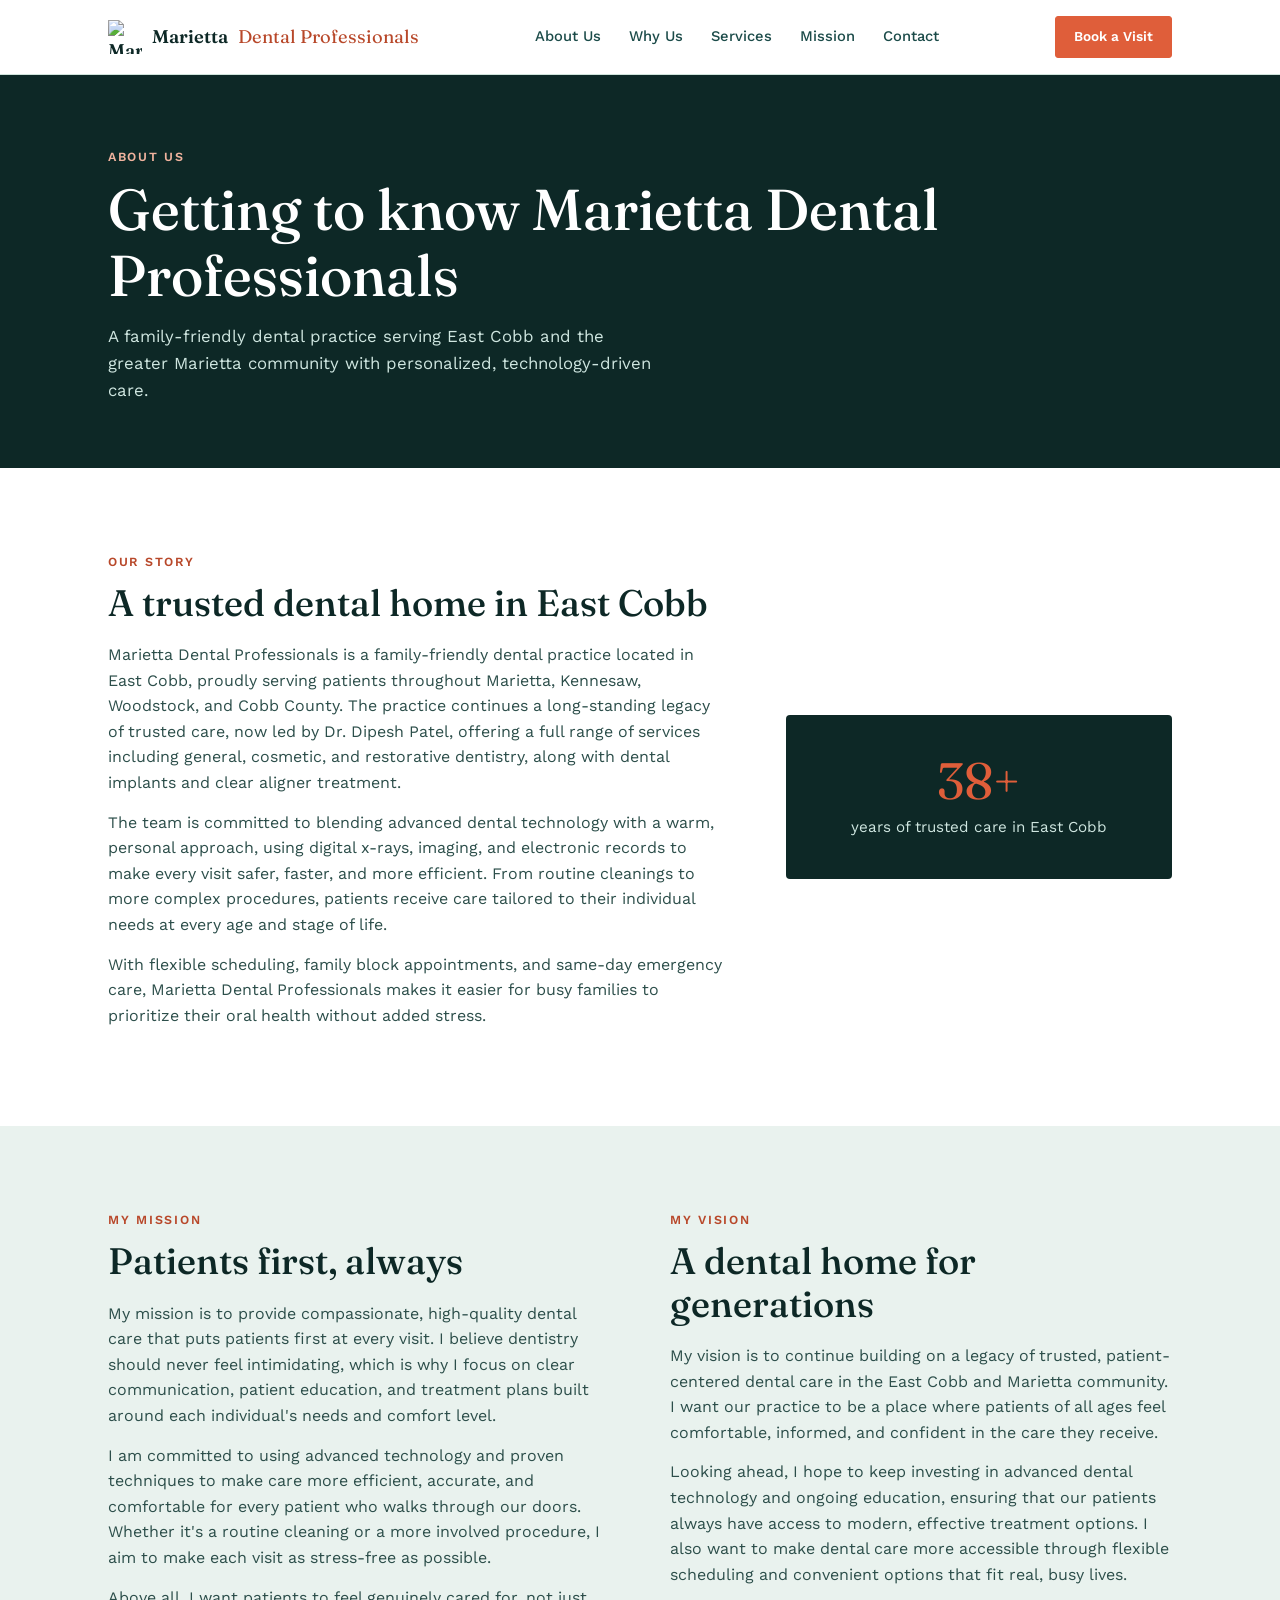
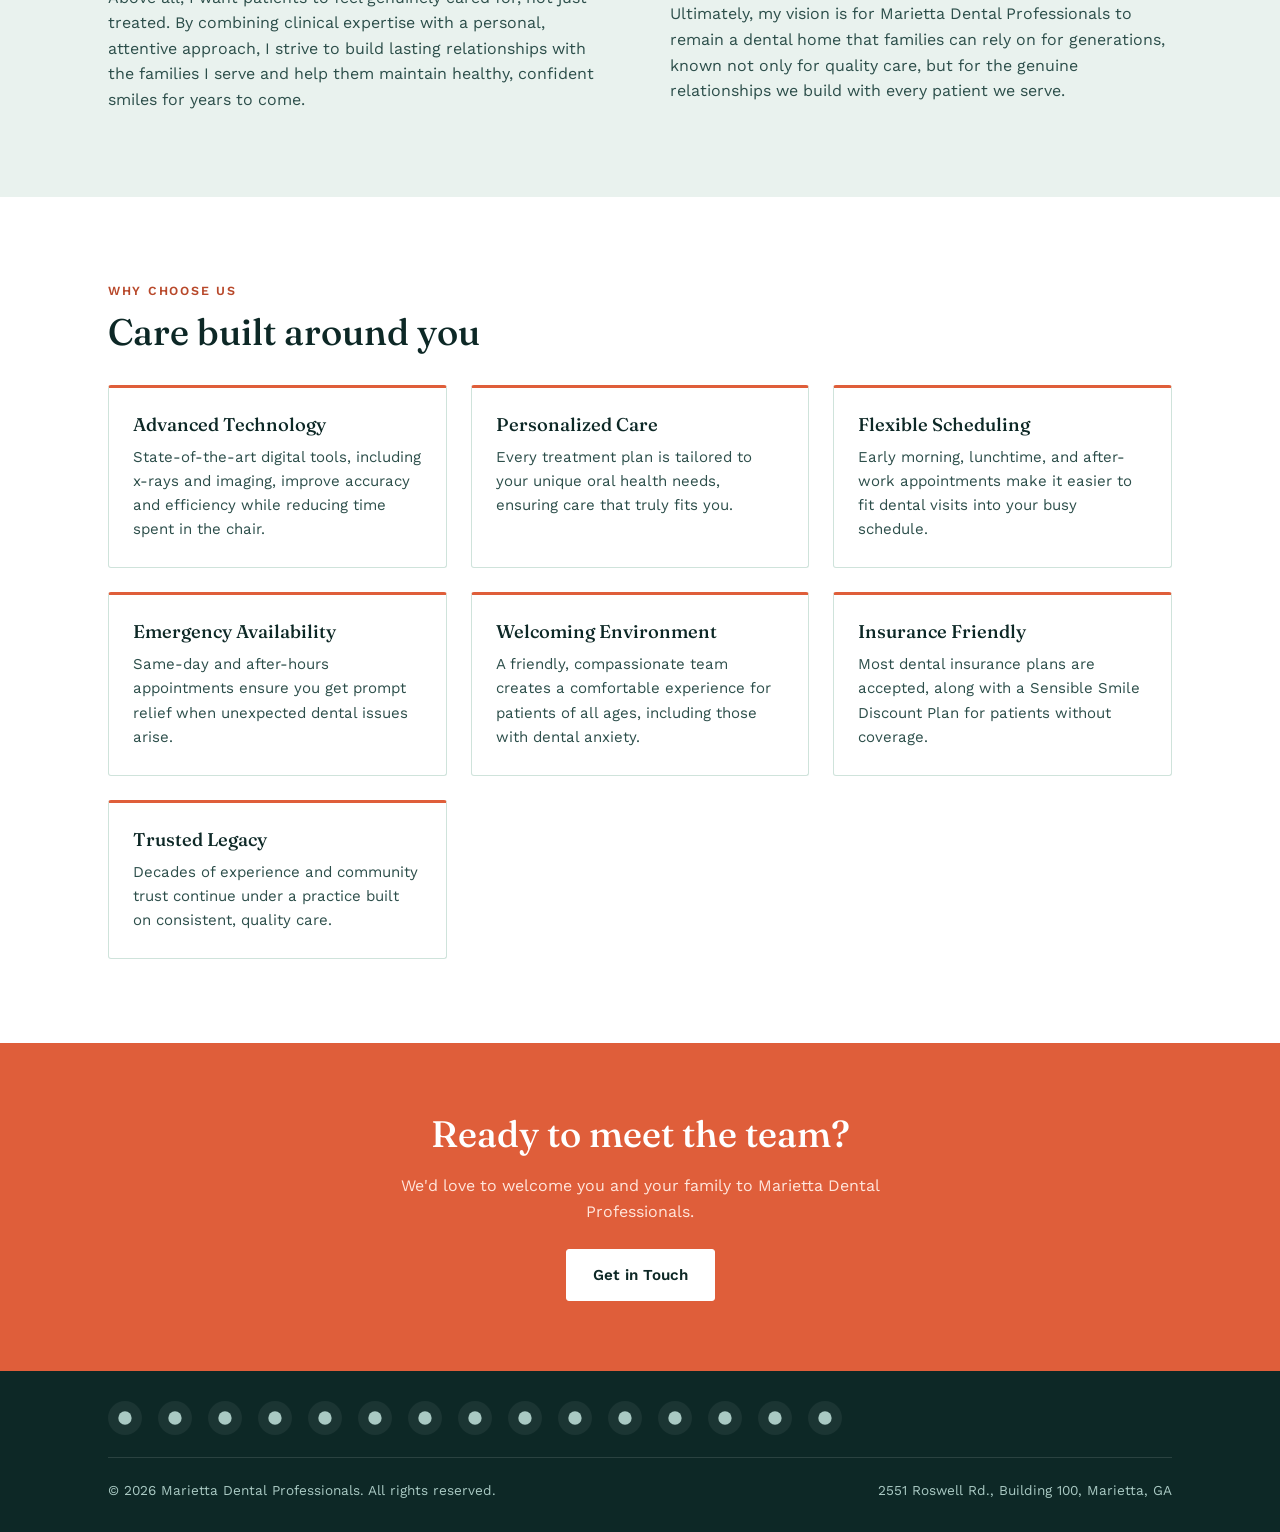
==== about-us.html @ 0701dff4 "Add files via upload" ====
<!DOCTYPE html>
<html lang="en">
<head>
<meta charset="UTF-8">
<meta name="viewport" content="width=device-width, initial-scale=1.0">
<meta name="google-site-verification" content="L5oHlKlUb_k2BRxWWCLKO5ad5fG27QcXtxEXOyAoqKk" />
<title>About Us | Marietta Dental Professionals</title>
<link rel="preconnect" href="https://fonts.googleapis.com">
<link rel="preconnect" href="https://fonts.gstatic.com" crossorigin>
<link href="https://fonts.googleapis.com/css2?family=Fraunces:opsz,wght@9..144,400;9..144,500;9..144,600&family=Work+Sans:wght@400;500;600;700&display=swap" rel="stylesheet">
<link rel="stylesheet" href="style.css">
<link rel="icon" type="image/png" href="https://raw.githubusercontent.com/elegant-smiles/elegantsmiles/main/Elegant%20Smiles.png">
</head>
<body>

<header class="site-header">
  <div class="wrap header-inner">
    <a href="index.html" class="brand">
      <img class="brand-logo" src="https://raw.githubusercontent.com/elegant-smiles/elegantsmiles/main/Elegant%20Smiles.png" alt="Marietta Dental Professionals logo">
      Marietta <span>Dental Professionals</span>
    </a>
    <nav class="nav">
      <a href="about-us.html">About Us</a>
      <a href="index.html#why">Why Us</a>
      <a href="index.html#services">Services</a>
      <a href="index.html#mission">Mission</a>
      <a href="contact-us.html">Contact</a>
    </nav>
    <a href="contact-us.html#book" class="btn btn-small">Book a Visit</a>
  </div>
</header>

<main>

  <!-- PAGE HERO -->
  <section class="page-hero">
    <div class="wrap">
      <p class="eyebrow">About Us</p>
      <h1>Getting to know Marietta Dental Professionals</h1>
      <p class="page-hero-sub">A family-friendly dental practice serving East Cobb and the greater Marietta community with personalized, technology-driven care.</p>
    </div>
  </section>

  <!-- ABOUT -->
  <section class="section">
    <div class="wrap about-grid">
      <div class="about-copy">
        <p class="eyebrow">Our Story</p>
        <h2>A trusted dental home in East Cobb</h2>
        <p>Marietta Dental Professionals is a family-friendly dental practice located in East Cobb, proudly serving patients throughout Marietta, Kennesaw, Woodstock, and Cobb County. The practice continues a long-standing legacy of trusted care, now led by Dr. Dipesh Patel, offering a full range of services including general, cosmetic, and restorative dentistry, along with dental implants and clear aligner treatment.</p>
        <p>The team is committed to blending advanced dental technology with a warm, personal approach, using digital x-rays, imaging, and electronic records to make every visit safer, faster, and more efficient. From routine cleanings to more complex procedures, patients receive care tailored to their individual needs at every age and stage of life.</p>
        <p>With flexible scheduling, family block appointments, and same-day emergency care, Marietta Dental Professionals makes it easier for busy families to prioritize their oral health without added stress.</p>
      </div>
      <div class="about-stat">
        <span class="stat-number">38+</span>
        <span class="stat-label">years of trusted care in East Cobb</span>
      </div>
    </div>
  </section>

  <!-- MISSION & VISION -->
  <section class="section section-alt">
    <div class="wrap mv-grid">
      <div class="mv-block">
        <p class="eyebrow">My Mission</p>
        <h2>Patients first, always</h2>
        <p>My mission is to provide compassionate, high-quality dental care that puts patients first at every visit. I believe dentistry should never feel intimidating, which is why I focus on clear communication, patient education, and treatment plans built around each individual's needs and comfort level.</p>
        <p>I am committed to using advanced technology and proven techniques to make care more efficient, accurate, and comfortable for every patient who walks through our doors. Whether it's a routine cleaning or a more involved procedure, I aim to make each visit as stress-free as possible.</p>
        <p>Above all, I want patients to feel genuinely cared for, not just treated. By combining clinical expertise with a personal, attentive approach, I strive to build lasting relationships with the families I serve and help them maintain healthy, confident smiles for years to come.</p>
      </div>
      <div class="mv-block">
        <p class="eyebrow">My Vision</p>
        <h2>A dental home for generations</h2>
        <p>My vision is to continue building on a legacy of trusted, patient-centered dental care in the East Cobb and Marietta community. I want our practice to be a place where patients of all ages feel comfortable, informed, and confident in the care they receive.</p>
        <p>Looking ahead, I hope to keep investing in advanced dental technology and ongoing education, ensuring that our patients always have access to modern, effective treatment options. I also want to make dental care more accessible through flexible scheduling and convenient options that fit real, busy lives.</p>
        <p>Ultimately, my vision is for Marietta Dental Professionals to remain a dental home that families can rely on for generations, known not only for quality care, but for the genuine relationships we build with every patient we serve.</p>
      </div>
    </div>
  </section>

  <!-- WHY CHOOSE US -->
  <section class="section">
    <div class="wrap">
      <p class="eyebrow">Why Choose Us</p>
      <h2>Care built around you</h2>
      <div class="card-grid">
        <div class="card">
          <h3>Advanced Technology</h3>
          <p>State-of-the-art digital tools, including x-rays and imaging, improve accuracy and efficiency while reducing time spent in the chair.</p>
        </div>
        <div class="card">
          <h3>Personalized Care</h3>
          <p>Every treatment plan is tailored to your unique oral health needs, ensuring care that truly fits you.</p>
        </div>
        <div class="card">
          <h3>Flexible Scheduling</h3>
          <p>Early morning, lunchtime, and after-work appointments make it easier to fit dental visits into your busy schedule.</p>
        </div>
        <div class="card">
          <h3>Emergency Availability</h3>
          <p>Same-day and after-hours appointments ensure you get prompt relief when unexpected dental issues arise.</p>
        </div>
        <div class="card">
          <h3>Welcoming Environment</h3>
          <p>A friendly, compassionate team creates a comfortable experience for patients of all ages, including those with dental anxiety.</p>
        </div>
        <div class="card">
          <h3>Insurance Friendly</h3>
          <p>Most dental insurance plans are accepted, along with a Sensible Smile Discount Plan for patients without coverage.</p>
        </div>
        <div class="card">
          <h3>Trusted Legacy</h3>
          <p>Decades of experience and community trust continue under a practice built on consistent, quality care.</p>
        </div>
      </div>
    </div>
  </section>

  <!-- CTA -->
  <section class="cta">
    <div class="wrap cta-inner">
      <h2>Ready to meet the team?</h2>
      <p>We'd love to welcome you and your family to Marietta Dental Professionals.</p>
      <a href="contact-us.html" class="btn btn-light">Get in Touch</a>
    </div>
  </section>

</main>

<footer class="site-footer">
  <div class="wrap">
    <div class="footer-social" aria-label="Social and profile links">
      <a href="https://www.facebook.com/dentistbrookhaven" target="_blank" rel="noopener" aria-label="Facebook"><img src="https://cdn.simpleicons.org/facebook/a9c9c3" alt="" loading="lazy" onerror="this.src='data:image/svg+xml;utf8,<svg xmlns=%27http://www.w3.org/2000/svg%27 viewBox=%270 0 24 24%27 fill=%27%23a9c9c3%27><circle cx=%2712%27 cy=%2712%27 r=%2710%27/></svg>'"></a>
      <a href="https://www.instagram.com/elegantsmilesatl" target="_blank" rel="noopener" aria-label="Instagram"><img src="https://cdn.simpleicons.org/instagram/a9c9c3" alt="" loading="lazy" onerror="this.src='data:image/svg+xml;utf8,<svg xmlns=%27http://www.w3.org/2000/svg%27 viewBox=%270 0 24 24%27 fill=%27%23a9c9c3%27><circle cx=%2712%27 cy=%2712%27 r=%2710%27/></svg>'"></a>
      <a href="https://x.com/ElegantSmiles2" target="_blank" rel="noopener" aria-label="X"><img src="https://cdn.simpleicons.org/x/a9c9c3" alt="" loading="lazy" onerror="this.src='data:image/svg+xml;utf8,<svg xmlns=%27http://www.w3.org/2000/svg%27 viewBox=%270 0 24 24%27 fill=%27%23a9c9c3%27><circle cx=%2712%27 cy=%2712%27 r=%2710%27/></svg>'"></a>
      <a href="https://www.youtube.com/@elegantsmiles6323" target="_blank" rel="noopener" aria-label="YouTube"><img src="https://cdn.simpleicons.org/youtube/a9c9c3" alt="" loading="lazy" onerror="this.src='data:image/svg+xml;utf8,<svg xmlns=%27http://www.w3.org/2000/svg%27 viewBox=%270 0 24 24%27 fill=%27%23a9c9c3%27><circle cx=%2712%27 cy=%2712%27 r=%2710%27/></svg>'"></a>
      <a href="https://github.com/elegant-smiles" target="_blank" rel="noopener" aria-label="GitHub"><img src="https://cdn.simpleicons.org/github/a9c9c3" alt="" loading="lazy" onerror="this.src='data:image/svg+xml;utf8,<svg xmlns=%27http://www.w3.org/2000/svg%27 viewBox=%270 0 24 24%27 fill=%27%23a9c9c3%27><circle cx=%2712%27 cy=%2712%27 r=%2710%27/></svg>'"></a>
      <a href="https://elegantsmiles.hashnode.dev/" target="_blank" rel="noopener" aria-label="Hashnode"><img src="https://cdn.simpleicons.org/hashnode/a9c9c3" alt="" loading="lazy" onerror="this.src='data:image/svg+xml;utf8,<svg xmlns=%27http://www.w3.org/2000/svg%27 viewBox=%270 0 24 24%27 fill=%27%23a9c9c3%27><circle cx=%2712%27 cy=%2712%27 r=%2710%27/></svg>'"></a>
      <a href="https://audiomack.com/elegantsmiles" target="_blank" rel="noopener" aria-label="Audiomack"><img src="https://cdn.simpleicons.org/audiomack/a9c9c3" alt="" loading="lazy" onerror="this.src='data:image/svg+xml;utf8,<svg xmlns=%27http://www.w3.org/2000/svg%27 viewBox=%270 0 24 24%27 fill=%27%23a9c9c3%27><circle cx=%2712%27 cy=%2712%27 r=%2710%27/></svg>'"></a>
      <a href="https://www.spreaker.com/podcast/elegant-smiles--7144664" target="_blank" rel="noopener" aria-label="Spreaker"><img src="https://cdn.simpleicons.org/spreaker/a9c9c3" alt="" loading="lazy" onerror="this.src='data:image/svg+xml;utf8,<svg xmlns=%27http://www.w3.org/2000/svg%27 viewBox=%270 0 24 24%27 fill=%27%23a9c9c3%27><circle cx=%2712%27 cy=%2712%27 r=%2710%27/></svg>'"></a>
      <a href="https://www.crunchbase.com/organization/elegant-smiles-043a" target="_blank" rel="noopener" aria-label="Crunchbase"><img src="https://cdn.simpleicons.org/crunchbase/a9c9c3" alt="" loading="lazy" onerror="this.src='data:image/svg+xml;utf8,<svg xmlns=%27http://www.w3.org/2000/svg%27 viewBox=%270 0 24 24%27 fill=%27%23a9c9c3%27><circle cx=%2712%27 cy=%2712%27 r=%2710%27/></svg>'"></a>
      <a href="https://www.f6s.com/company/elegantsmiles" target="_blank" rel="noopener" aria-label="F6S"><img src="https://cdn.simpleicons.org/f6s/a9c9c3" alt="" loading="lazy" onerror="this.src='data:image/svg+xml;utf8,<svg xmlns=%27http://www.w3.org/2000/svg%27 viewBox=%270 0 24 24%27 fill=%27%23a9c9c3%27><circle cx=%2712%27 cy=%2712%27 r=%2710%27/></svg>'"></a>
      <a href="https://soundcloud.com/elegant-smiles" target="_blank" rel="noopener" aria-label="SoundCloud"><img src="https://cdn.simpleicons.org/soundcloud/a9c9c3" alt="" loading="lazy" onerror="this.src='data:image/svg+xml;utf8,<svg xmlns=%27http://www.w3.org/2000/svg%27 viewBox=%270 0 24 24%27 fill=%27%23a9c9c3%27><circle cx=%2712%27 cy=%2712%27 r=%2710%27/></svg>'"></a>
      <a href="https://www.slideserve.com/elegantsmiles" target="_blank" rel="noopener" aria-label="SlideServe"><img src="https://cdn.simpleicons.org/slideserve/a9c9c3" alt="" loading="lazy" onerror="this.src='data:image/svg+xml;utf8,<svg xmlns=%27http://www.w3.org/2000/svg%27 viewBox=%270 0 24 24%27 fill=%27%23a9c9c3%27><circle cx=%2712%27 cy=%2712%27 r=%2710%27/></svg>'"></a>
      <a href="https://www.sharepresentation.com/elegantsmiles" target="_blank" rel="noopener" aria-label="SharePresentation"><img src="https://cdn.simpleicons.org/sharepresentation/a9c9c3" alt="" loading="lazy" onerror="this.src='data:image/svg+xml;utf8,<svg xmlns=%27http://www.w3.org/2000/svg%27 viewBox=%270 0 24 24%27 fill=%27%23a9c9c3%27><circle cx=%2712%27 cy=%2712%27 r=%2710%27/></svg>'"></a>
      <a href="https://podcasts.apple.com/us/podcast/elegant-smiles/id6797464873" target="_blank" rel="noopener" aria-label="Apple Podcasts"><img src="https://cdn.simpleicons.org/applepodcasts/a9c9c3" alt="" loading="lazy" onerror="this.src='data:image/svg+xml;utf8,<svg xmlns=%27http://www.w3.org/2000/svg%27 viewBox=%270 0 24 24%27 fill=%27%23a9c9c3%27><circle cx=%2712%27 cy=%2712%27 r=%2710%27/></svg>'"></a>
      <a href="https://open.spotify.com/show/033TiiAZNSCFlNfhhJqioh" target="_blank" rel="noopener" aria-label="Spotify"><img src="https://cdn.simpleicons.org/spotify/a9c9c3" alt="" loading="lazy" onerror="this.src='data:image/svg+xml;utf8,<svg xmlns=%27http://www.w3.org/2000/svg%27 viewBox=%270 0 24 24%27 fill=%27%23a9c9c3%27><circle cx=%2712%27 cy=%2712%27 r=%2710%27/></svg>'"></a>
    </div>
    <div class="footer-inner">
      <p>&copy; 2026 Marietta Dental Professionals. All rights reserved.</p>
      <p>2551 Roswell Rd., Building 100, Marietta, GA</p>
    </div>
  </div>
</footer>

</body>
</html>
---- style.css ----
/* ---------------------------------------------
   Marietta Dental Professionals — homepage styles
   Palette: deep teal + soft mint + warm coral accent
--------------------------------------------- */

:root {
  --ink: #12312e;
  --teal: #1b4b49;
  --teal-deep: #0d2826;
  --mint: #e9f2ee;
  --mint-line: #cfe3db;
  --white: #ffffff;
  --coral: #df5e3a;
  --coral-deep: #b8482a;

  --font-display: "Fraunces", Georgia, serif;
  --font-body: "Work Sans", -apple-system, BlinkMacSystemFont, "Segoe UI", sans-serif;

  --max: 1120px;
}

* { box-sizing: border-box; }

html {
  scroll-behavior: smooth;
}

body {
  margin: 0;
  font-family: var(--font-body);
  color: var(--ink);
  background: var(--white);
  line-height: 1.6;
  -webkit-font-smoothing: antialiased;
}

@media (prefers-reduced-motion: reduce) {
  html { scroll-behavior: auto; }
}

.wrap {
  max-width: var(--max);
  margin: 0 auto;
  padding: 0 28px;
}

h1, h2, h3 {
  font-family: var(--font-display);
  color: var(--teal-deep);
  margin: 0 0 18px;
  line-height: 1.15;
  font-weight: 500;
}

h1 { font-size: clamp(2.4rem, 4.5vw, 3.6rem); }
h2 { font-size: clamp(1.7rem, 3vw, 2.3rem); }
h3 { font-size: 1.15rem; margin-bottom: 10px; }

p { margin: 0 0 14px; color: #2c4e4a; }

a { color: inherit; }

.eyebrow {
  font-size: 0.78rem;
  letter-spacing: 0.14em;
  text-transform: uppercase;
  color: var(--coral-deep);
  font-weight: 600;
  margin: 0 0 10px;
}

/* ---------------- Buttons ---------------- */

.btn {
  display: inline-block;
  padding: 13px 26px;
  border-radius: 3px;
  background: var(--coral);
  color: var(--white);
  text-decoration: none;
  font-weight: 600;
  font-size: 0.95rem;
  transition: background 0.2s ease, transform 0.2s ease;
  border: 1px solid var(--coral);
}

.btn:hover { background: var(--coral-deep); border-color: var(--coral-deep); }

.btn-small { padding: 9px 18px; font-size: 0.85rem; }

.btn-ghost {
  background: transparent;
  color: var(--teal-deep);
  border: 1px solid var(--teal-deep);
}

.btn-ghost:hover { background: var(--teal-deep); color: var(--white); }

.btn-light {
  background: var(--white);
  color: var(--teal-deep);
  border-color: var(--white);
}

.btn-light:hover { background: var(--mint); }

/* ---------------- Header ---------------- */

.site-header {
  position: sticky;
  top: 0;
  z-index: 20;
  background: rgba(255, 255, 255, 0.92);
  backdrop-filter: blur(6px);
  border-bottom: 1px solid var(--mint-line);
}

.header-inner {
  display: flex;
  align-items: center;
  justify-content: space-between;
  padding-top: 16px;
  padding-bottom: 16px;
}

.brand {
  display: flex;
  align-items: center;
  gap: 10px;
  font-family: var(--font-display);
  font-size: 1.15rem;
  font-weight: 600;
  color: var(--teal-deep);
  text-decoration: none;
}

.brand-logo {
  height: 34px;
  width: 34px;
  object-fit: contain;
}

.brand span { font-weight: 400; color: var(--coral-deep); }

.nav {
  display: flex;
  gap: 28px;
}

.nav a {
  text-decoration: none;
  font-size: 0.92rem;
  font-weight: 500;
  color: var(--teal);
}

.nav a:hover { color: var(--coral); }

/* ---------------- Hero ---------------- */

.hero {
  position: relative;
  background: var(--teal-deep);
  color: var(--white);
  padding: 96px 0 150px;
  overflow: hidden;
}

.hero-inner {
  position: relative;
  z-index: 2;
  display: flex;
  align-items: center;
  gap: 56px;
}

.hero-copy { max-width: 560px; flex: 1 1 auto; }

.hero-media {
  flex: 0 0 auto;
  width: 200px;
  height: 200px;
  border-radius: 50%;
  background: rgba(255,255,255,0.08);
  border: 1px solid rgba(255,255,255,0.18);
  display: flex;
  align-items: center;
  justify-content: center;
  padding: 24px;
}

.hero-media img {
  max-width: 100%;
  max-height: 100%;
  object-fit: contain;
}

.hero .eyebrow { color: #f0b39e; }

.hero h1 { color: var(--white); }

.hero-sub {
  font-size: 1.1rem;
  color: #cfe6e0;
  max-width: 560px;
}

.hero-actions {
  display: flex;
  gap: 16px;
  margin-top: 28px;
  flex-wrap: wrap;
}

@media (max-width: 760px) {
  .hero-inner { flex-direction: column-reverse; text-align: center; }
  .hero-media { width: 140px; height: 140px; }
  .hero-copy { max-width: 100%; }
  .hero-actions { justify-content: center; }
}

.hero .btn-ghost {
  color: var(--white);
  border-color: rgba(255,255,255,0.5);
}

.hero .btn-ghost:hover { background: var(--white); color: var(--teal-deep); }

/* Signature: smile-curve divider between hero and page body */
.smile-divider {
  position: absolute;
  bottom: -1px;
  left: 0;
  width: 100%;
  height: 90px;
  fill: var(--white);
}

/* ---------------- Sections ---------------- */

.section { padding: 84px 0; }

.section-alt { background: var(--mint); }

/* About */

.about-grid {
  display: grid;
  grid-template-columns: 1.6fr 1fr;
  gap: 60px;
  align-items: start;
}

.about-stat {
  background: var(--teal-deep);
  color: var(--white);
  border-radius: 4px;
  padding: 40px 30px;
  text-align: center;
  align-self: center;
}

.stat-number {
  display: block;
  font-family: var(--font-display);
  font-size: 3.2rem;
  color: var(--coral);
  line-height: 1;
  margin-bottom: 8px;
}

.stat-label {
  font-size: 0.95rem;
  color: #cfe6e0;
}

/* Card grid (Why Choose Us / Benefits) */

.card-grid {
  display: grid;
  grid-template-columns: repeat(3, 1fr);
  gap: 24px;
  margin-top: 32px;
}

.card {
  background: var(--white);
  border: 1px solid var(--mint-line);
  border-top: 3px solid var(--coral);
  border-radius: 3px;
  padding: 26px 24px;
}

.section-alt .card { background: var(--white); }

.card h3 { color: var(--teal-deep); }

.card p { font-size: 0.94rem; margin: 0; }

/* Services list */

.service-list {
  margin-top: 32px;
  border-top: 1px solid var(--mint-line);
}

.service-row {
  display: grid;
  grid-template-columns: 260px 1fr;
  gap: 40px;
  padding: 22px 0;
  border-bottom: 1px solid var(--mint-line);
}

.service-row h3 { margin: 0; color: var(--teal); }

.service-row p { margin: 0; }

/* Mission / Vision */

.mv-grid {
  display: grid;
  grid-template-columns: 1fr 1fr;
  gap: 60px;
}

.mv-block p:last-child { margin-bottom: 0; }

/* CTA */

.cta {
  background: var(--coral);
  color: var(--white);
  padding: 70px 0;
  text-align: center;
}

.cta h2 { color: var(--white); }

.cta p { color: #ffe6dc; max-width: 520px; margin-left: auto; margin-right: auto; }

.cta .btn-light { margin-top: 10px; }

/* Footer */

.site-footer {
  background: var(--teal-deep);
  color: #a9c9c3;
  padding: 30px 0;
  font-size: 0.85rem;
}

.footer-social {
  display: flex;
  flex-wrap: wrap;
  gap: 16px;
  padding-bottom: 22px;
  margin-bottom: 22px;
  border-bottom: 1px solid rgba(255,255,255,0.12);
}

.footer-social a {
  display: flex;
  align-items: center;
  justify-content: center;
  width: 34px;
  height: 34px;
  border-radius: 50%;
  background: rgba(255,255,255,0.06);
  transition: background 0.2s ease, transform 0.2s ease;
}

.footer-social a:hover {
  background: var(--coral);
  transform: translateY(-2px);
}

.footer-social img {
  width: 16px;
  height: 16px;
}

.footer-inner {
  display: flex;
  justify-content: space-between;
  flex-wrap: wrap;
  gap: 8px;
}

.footer-inner p { margin: 0; color: inherit; }

/* ---------------- Responsive ---------------- */

@media (max-width: 860px) {
  .nav { display: none; }
  .about-grid,
  .mv-grid { grid-template-columns: 1fr; gap: 36px; }
  .card-grid { grid-template-columns: repeat(2, 1fr); }
  .service-row { grid-template-columns: 1fr; gap: 6px; }
}

@media (max-width: 560px) {
  .card-grid { grid-template-columns: 1fr; }
  .hero { padding: 72px 0 120px; }
  .section { padding: 60px 0; }
}

/* Keyboard focus visibility */
a:focus-visible,
button:focus-visible {
  outline: 2px solid var(--coral);
  outline-offset: 2px;
}

/* ---------------- Inner page hero (About / Contact) ---------------- */

.page-hero {
  background: var(--teal-deep);
  color: var(--white);
  padding: 72px 0 64px;
  text-align: left;
}

.page-hero .eyebrow { color: #f0b39e; }
.page-hero h1 { color: var(--white); margin-bottom: 14px; }
.page-hero-sub {
  color: #cfe6e0;
  font-size: 1.05rem;
  max-width: 560px;
  margin: 0;
}

/* ---------------- Contact page ---------------- */

.contact-grid {
  display: grid;
  grid-template-columns: 1fr 1.1fr;
  gap: 60px;
  align-items: start;
}

.info-list {
  list-style: none;
  margin: 24px 0 0;
  padding: 0;
  display: flex;
  flex-direction: column;
  gap: 20px;
}

.info-list li {
  padding-bottom: 18px;
  border-bottom: 1px solid var(--mint-line);
}

.info-label {
  display: block;
  font-size: 0.78rem;
  letter-spacing: 0.1em;
  text-transform: uppercase;
  font-weight: 600;
  color: var(--coral-deep);
  margin-bottom: 6px;
}

.info-value {
  display: block;
  color: var(--ink);
  font-size: 1rem;
}

.info-value a { color: var(--teal); text-decoration: none; font-weight: 500; }
.info-value a:hover { color: var(--coral); }

.contact-form-wrap {
  background: var(--mint);
  border-radius: 4px;
  padding: 36px;
}

.contact-form {
  display: flex;
  flex-direction: column;
  gap: 18px;
}

.contact-form label {
  display: flex;
  flex-direction: column;
  gap: 8px;
  font-size: 0.85rem;
  font-weight: 600;
  color: var(--teal-deep);
}

.contact-form input,
.contact-form textarea {
  font-family: var(--font-body);
  font-size: 0.98rem;
  padding: 12px 14px;
  border: 1px solid var(--mint-line);
  border-radius: 3px;
  background: var(--white);
  color: var(--ink);
  resize: vertical;
}

.contact-form input:focus,
.contact-form textarea:focus {
  outline: none;
  border-color: var(--coral);
}

.contact-form button {
  align-self: flex-start;
  border: none;
  cursor: pointer;
  margin-top: 6px;
}

.map-frame {
  margin-top: 28px;
  border-radius: 4px;
  overflow: hidden;
  border: 1px solid var(--mint-line);
}

.map-frame iframe {
  width: 100%;
  height: 360px;
  border: 0;
  display: block;
}

@media (max-width: 860px) {
  .contact-grid { grid-template-columns: 1fr; }
  .contact-form-wrap { padding: 26px; }
}
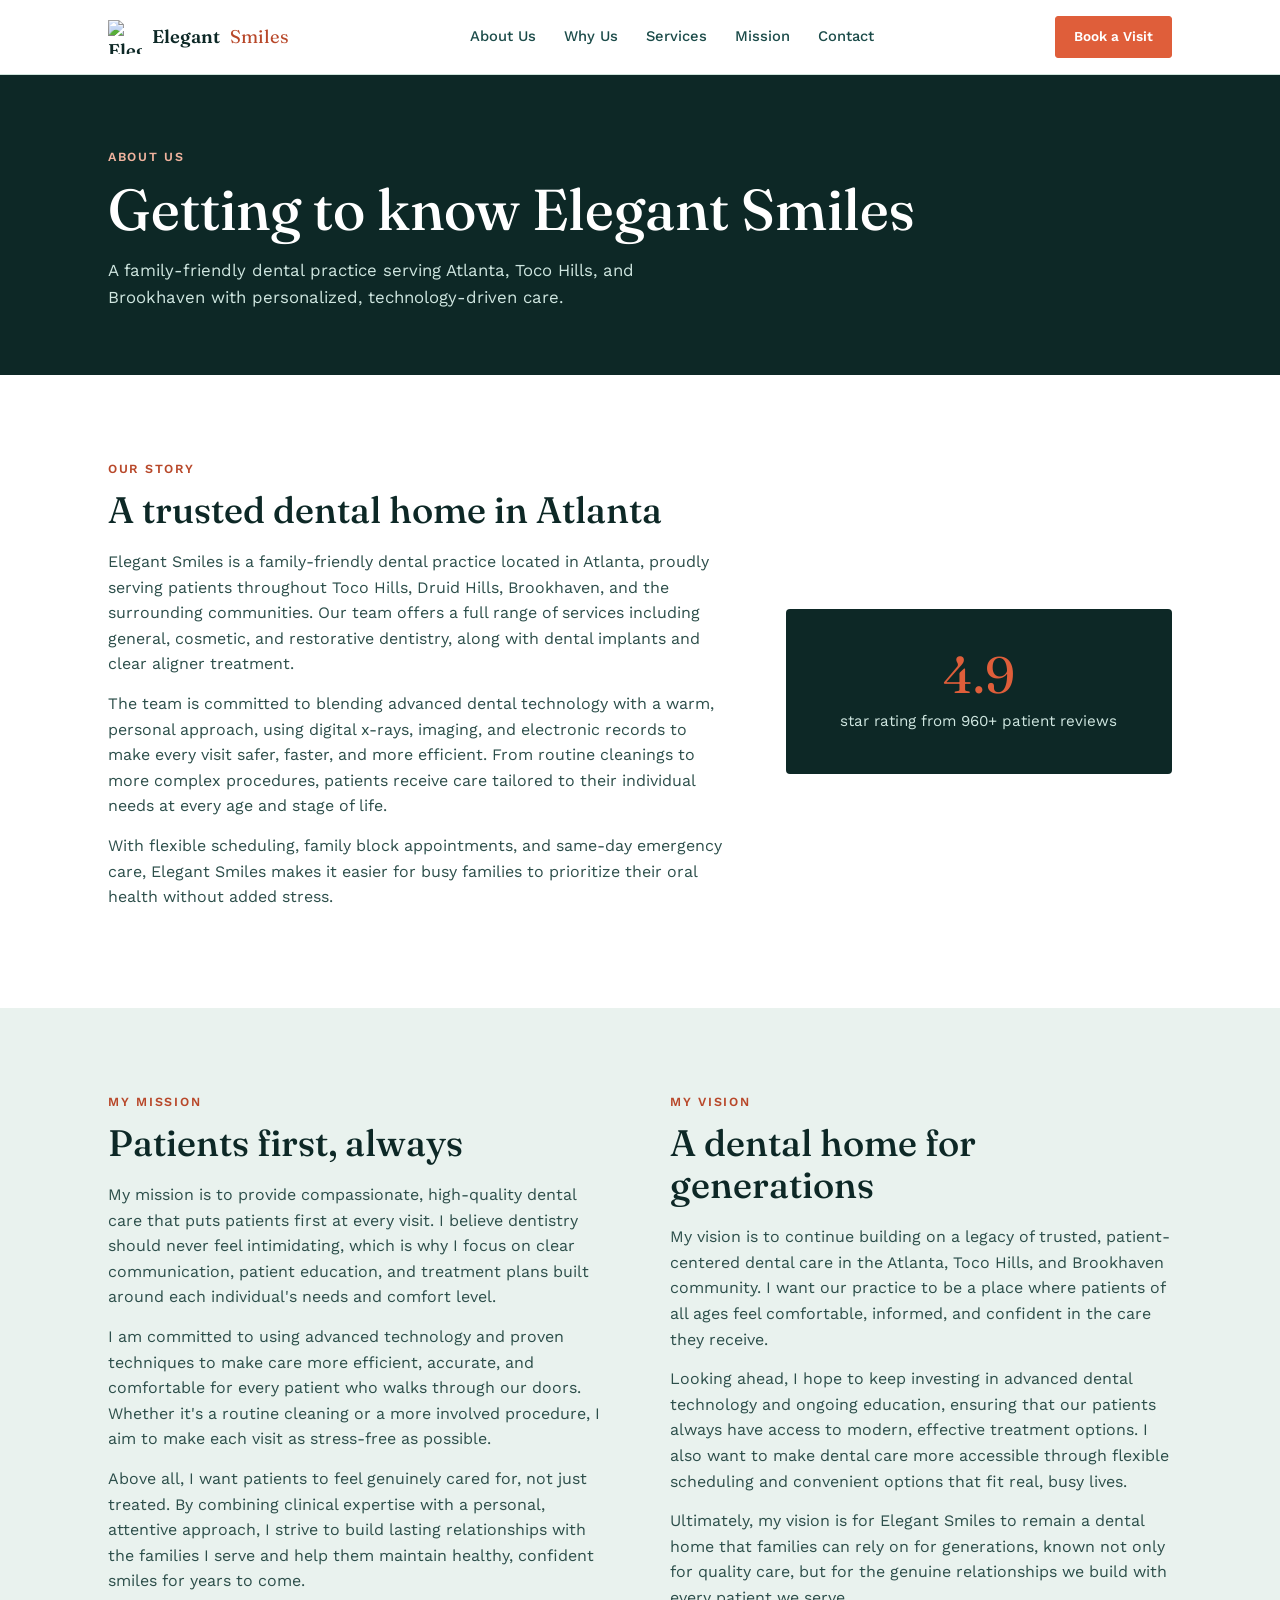
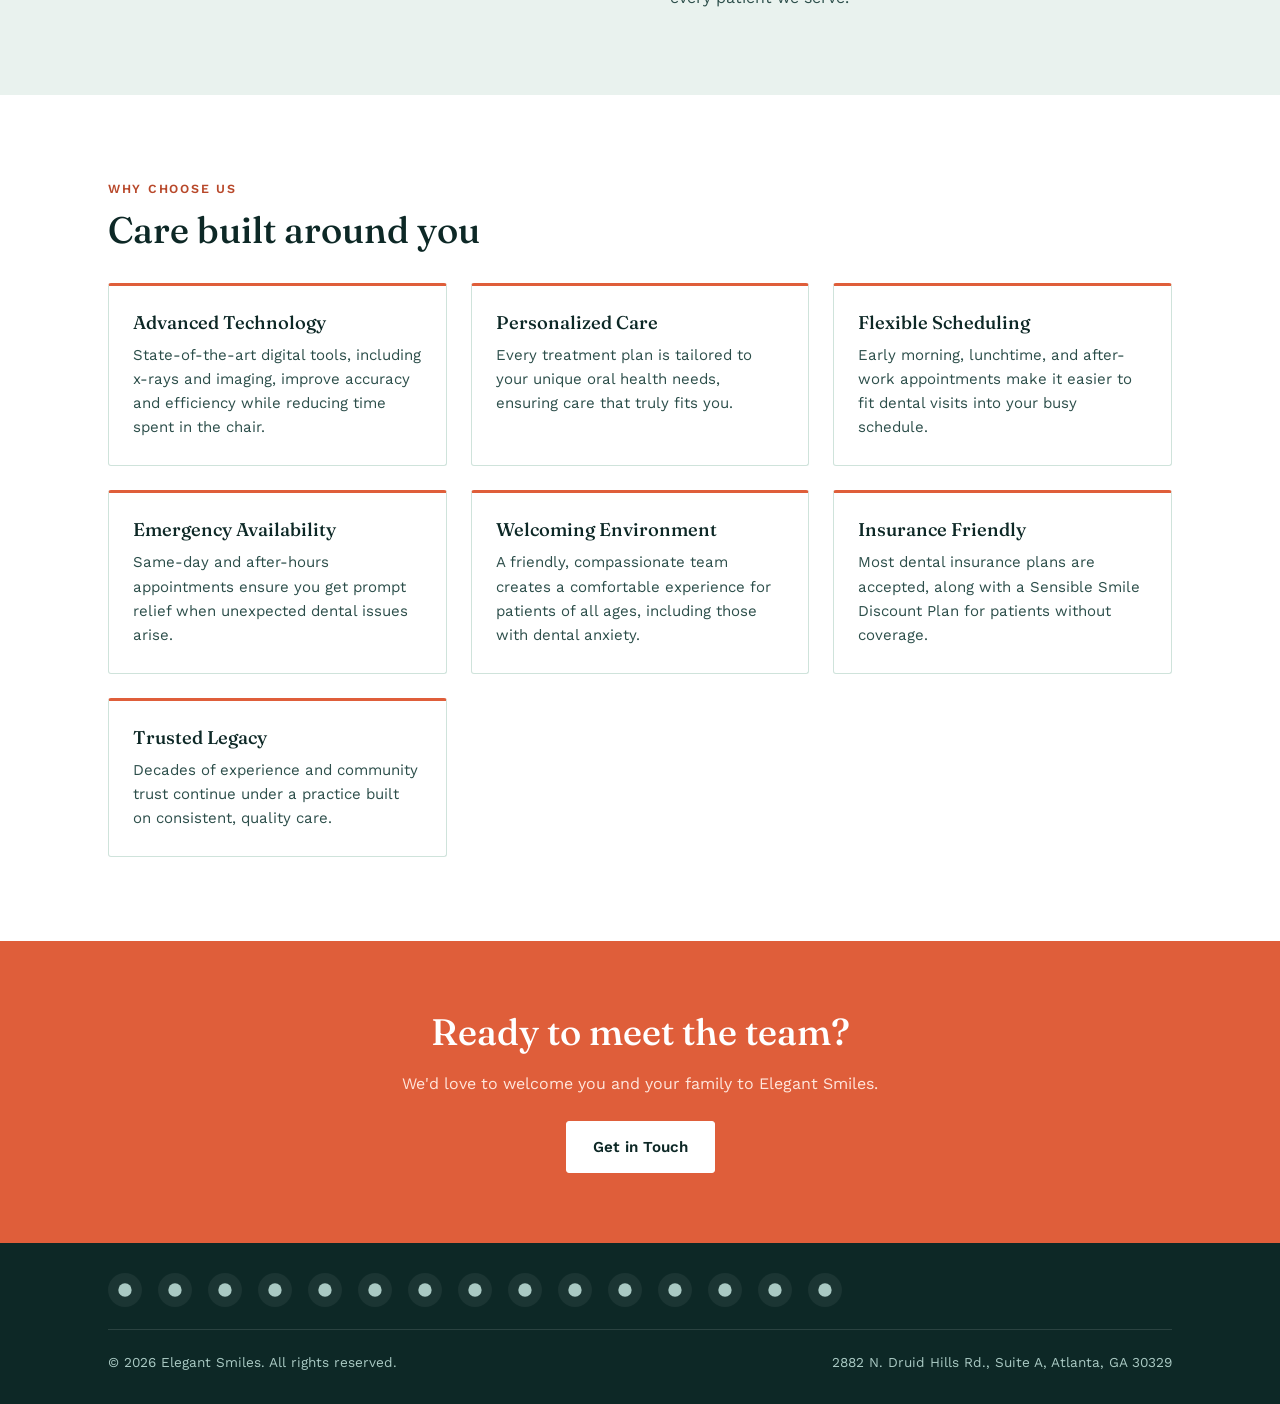
==== commit de6bbb07: "Add files via upload" ====
--- a/about-us.html
+++ b/about-us.html
@@ -4,20 +4,22 @@
 <meta charset="UTF-8">
 <meta name="viewport" content="width=device-width, initial-scale=1.0">
 <meta name="google-site-verification" content="L5oHlKlUb_k2BRxWWCLKO5ad5fG27QcXtxEXOyAoqKk" />
-<title>About Us | Marietta Dental Professionals</title>
+<title>About Us | Elegant Smiles</title>
 <link rel="preconnect" href="https://fonts.googleapis.com">
 <link rel="preconnect" href="https://fonts.gstatic.com" crossorigin>
 <link href="https://fonts.googleapis.com/css2?family=Fraunces:opsz,wght@9..144,400;9..144,500;9..144,600&family=Work+Sans:wght@400;500;600;700&display=swap" rel="stylesheet">
 <link rel="stylesheet" href="style.css">
 <link rel="icon" type="image/png" href="https://raw.githubusercontent.com/elegant-smiles/elegantsmiles/main/Elegant%20Smiles.png">
+<link rel="manifest" href="site.webmanifest">
+<link rel="canonical" href="https://dentalatl.com/about-us.html">
 </head>
 <body>
 
 <header class="site-header">
   <div class="wrap header-inner">
     <a href="index.html" class="brand">
-      <img class="brand-logo" src="https://raw.githubusercontent.com/elegant-smiles/elegantsmiles/main/Elegant%20Smiles.png" alt="Marietta Dental Professionals logo">
-      Marietta <span>Dental Professionals</span>
+      <img class="brand-logo" src="https://raw.githubusercontent.com/elegant-smiles/elegantsmiles/main/Elegant%20Smiles.png" alt="Elegant Smiles logo">
+      Elegant <span>Smiles</span>
     </a>
     <nav class="nav">
       <a href="about-us.html">About Us</a>
@@ -36,8 +38,8 @@
   <section class="page-hero">
     <div class="wrap">
       <p class="eyebrow">About Us</p>
-      <h1>Getting to know Marietta Dental Professionals</h1>
-      <p class="page-hero-sub">A family-friendly dental practice serving East Cobb and the greater Marietta community with personalized, technology-driven care.</p>
+      <h1>Getting to know Elegant Smiles</h1>
+      <p class="page-hero-sub">A family-friendly dental practice serving Atlanta, Toco Hills, and Brookhaven with personalized, technology-driven care.</p>
     </div>
   </section>
 
@@ -46,14 +48,14 @@
     <div class="wrap about-grid">
       <div class="about-copy">
         <p class="eyebrow">Our Story</p>
-        <h2>A trusted dental home in East Cobb</h2>
-        <p>Marietta Dental Professionals is a family-friendly dental practice located in East Cobb, proudly serving patients throughout Marietta, Kennesaw, Woodstock, and Cobb County. The practice continues a long-standing legacy of trusted care, now led by Dr. Dipesh Patel, offering a full range of services including general, cosmetic, and restorative dentistry, along with dental implants and clear aligner treatment.</p>
+        <h2>A trusted dental home in Atlanta</h2>
+        <p>Elegant Smiles is a family-friendly dental practice located in Atlanta, proudly serving patients throughout Toco Hills, Druid Hills, Brookhaven, and the surrounding communities. Our team offers a full range of services including general, cosmetic, and restorative dentistry, along with dental implants and clear aligner treatment.</p>
         <p>The team is committed to blending advanced dental technology with a warm, personal approach, using digital x-rays, imaging, and electronic records to make every visit safer, faster, and more efficient. From routine cleanings to more complex procedures, patients receive care tailored to their individual needs at every age and stage of life.</p>
-        <p>With flexible scheduling, family block appointments, and same-day emergency care, Marietta Dental Professionals makes it easier for busy families to prioritize their oral health without added stress.</p>
+        <p>With flexible scheduling, family block appointments, and same-day emergency care, Elegant Smiles makes it easier for busy families to prioritize their oral health without added stress.</p>
       </div>
       <div class="about-stat">
-        <span class="stat-number">38+</span>
-        <span class="stat-label">years of trusted care in East Cobb</span>
+        <span class="stat-number">4.9</span>
+        <span class="stat-label">star rating from 960+ patient reviews</span>
       </div>
     </div>
   </section>
@@ -71,9 +73,9 @@
       <div class="mv-block">
         <p class="eyebrow">My Vision</p>
         <h2>A dental home for generations</h2>
-        <p>My vision is to continue building on a legacy of trusted, patient-centered dental care in the East Cobb and Marietta community. I want our practice to be a place where patients of all ages feel comfortable, informed, and confident in the care they receive.</p>
+        <p>My vision is to continue building on a legacy of trusted, patient-centered dental care in the Atlanta, Toco Hills, and Brookhaven community. I want our practice to be a place where patients of all ages feel comfortable, informed, and confident in the care they receive.</p>
         <p>Looking ahead, I hope to keep investing in advanced dental technology and ongoing education, ensuring that our patients always have access to modern, effective treatment options. I also want to make dental care more accessible through flexible scheduling and convenient options that fit real, busy lives.</p>
-        <p>Ultimately, my vision is for Marietta Dental Professionals to remain a dental home that families can rely on for generations, known not only for quality care, but for the genuine relationships we build with every patient we serve.</p>
+        <p>Ultimately, my vision is for Elegant Smiles to remain a dental home that families can rely on for generations, known not only for quality care, but for the genuine relationships we build with every patient we serve.</p>
       </div>
     </div>
   </section>
@@ -120,7 +122,7 @@
   <section class="cta">
     <div class="wrap cta-inner">
       <h2>Ready to meet the team?</h2>
-      <p>We'd love to welcome you and your family to Marietta Dental Professionals.</p>
+      <p>We'd love to welcome you and your family to Elegant Smiles.</p>
       <a href="contact-us.html" class="btn btn-light">Get in Touch</a>
     </div>
   </section>
@@ -147,8 +149,8 @@
       <a href="https://open.spotify.com/show/033TiiAZNSCFlNfhhJqioh" target="_blank" rel="noopener" aria-label="Spotify"><img src="https://cdn.simpleicons.org/spotify/a9c9c3" alt="" loading="lazy" onerror="this.src='data:image/svg+xml;utf8,<svg xmlns=%27http://www.w3.org/2000/svg%27 viewBox=%270 0 24 24%27 fill=%27%23a9c9c3%27><circle cx=%2712%27 cy=%2712%27 r=%2710%27/></svg>'"></a>
     </div>
     <div class="footer-inner">
-      <p>&copy; 2026 Marietta Dental Professionals. All rights reserved.</p>
-      <p>2551 Roswell Rd., Building 100, Marietta, GA</p>
+      <p>&copy; 2026 Elegant Smiles. All rights reserved.</p>
+      <p>2882 N. Druid Hills Rd., Suite A, Atlanta, GA 30329</p>
     </div>
   </div>
 </footer>
--- a/style.css
+++ b/style.css
@@ -1,5 +1,5 @@
 /* ---------------------------------------------
-   Marietta Dental Professionals — homepage styles
+   Elegant Smiles — homepage styles
    Palette: deep teal + soft mint + warm coral accent
 --------------------------------------------- */
 
